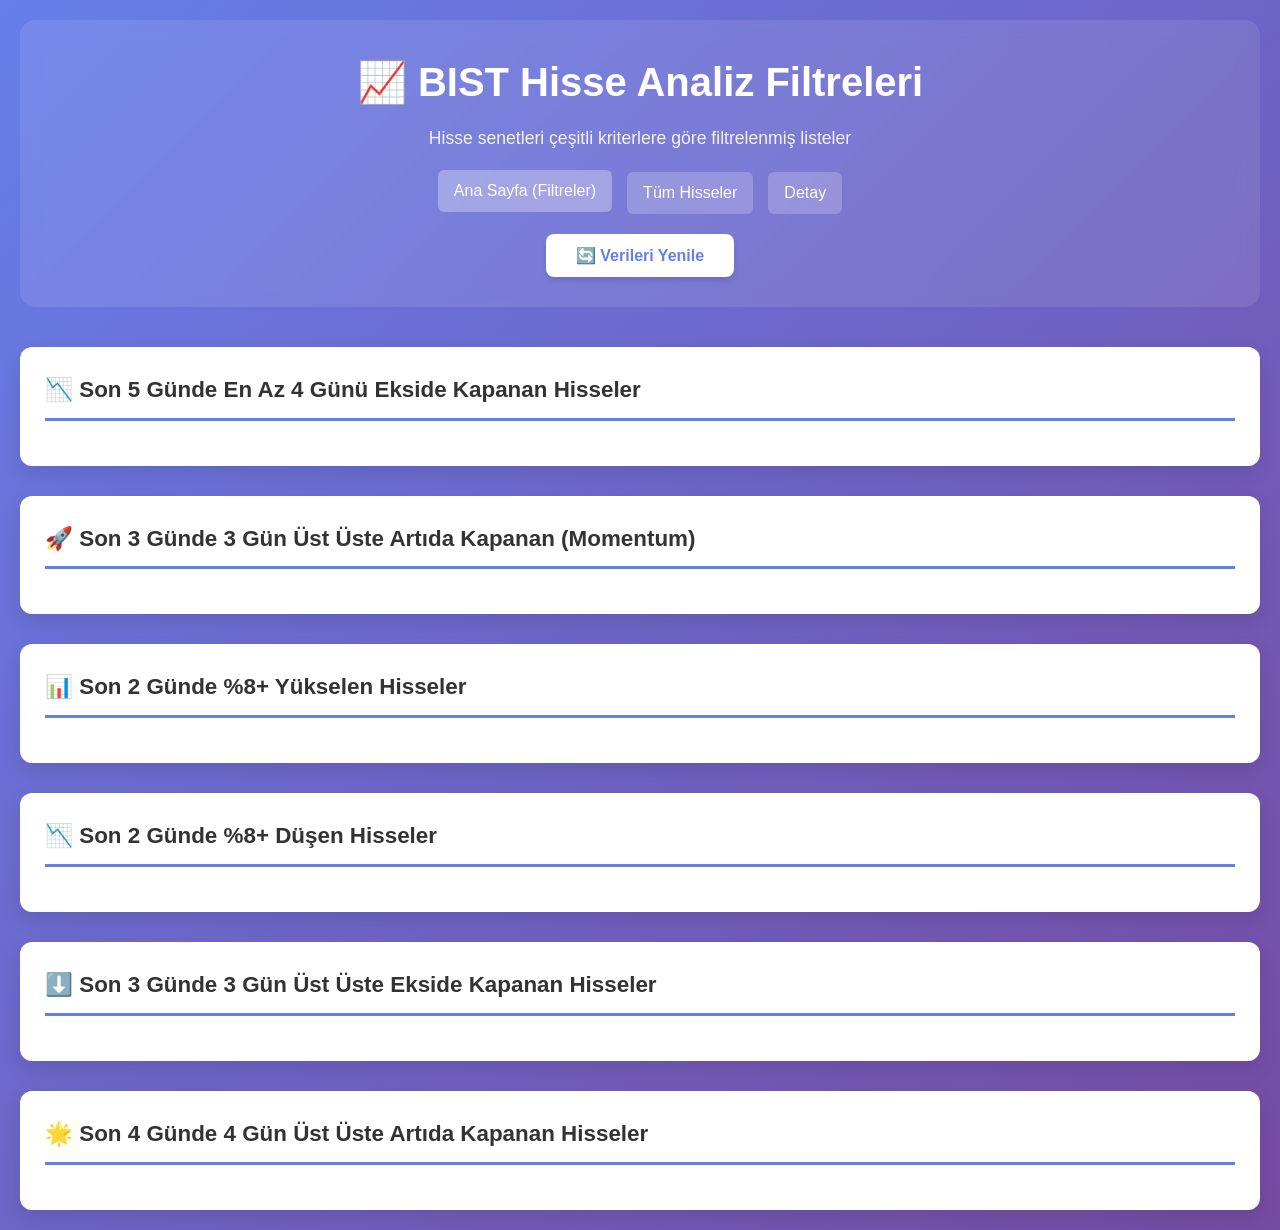
==== BISTApp/wwwroot/index.html @ 31e12a88 "Initial commit for Render deployment" ====
<!DOCTYPE html>
<html lang="tr">
<head>
    <meta charset="UTF-8">
    <meta name="viewport" content="width=device-width, initial-scale=1.0">
    <title>BIST Hisse Filtreleri</title>
    <link rel="stylesheet" href="styles.css">
</head>
<body>
    <div class="container">
        <header>
            <h1>📈 BIST Hisse Analiz Filtreleri</h1>
            <p class="subtitle">Hisse senetleri çeşitli kriterlere göre filtrelenmiş listeler</p>
            <nav>
                <a href="/" class="active">Ana Sayfa (Filtreler)</a>
                <a href="/stocks.html">Tüm Hisseler</a>
                <a href="/detail.html">Detay</a>
            </nav>
            <button id="refreshBtn" class="refresh-btn">🔄 Verileri Yenile</button>
            <div id="loading" class="loading hidden">Yükleniyor...</div>
        </header>

        <main>
            <!-- Filtre 1: Son 5 günde en az 4 günü ekside kapanan -->
            <section class="filter-section">
                <h2>📉 Son 5 Günde En Az 4 Günü Ekside Kapanan Hisseler</h2>
                <div id="filter1" class="stock-list"></div>
            </section>

            <!-- Filtre 2: Son 3 günde 3 gün üst üste artıda kapanan -->
            <section class="filter-section">
                <h2>🚀 Son 3 Günde 3 Gün Üst Üste Artıda Kapanan (Momentum)</h2>
                <div id="filter2" class="stock-list"></div>
            </section>

            <!-- Filtre 3: Son 2 günde %8+ yükselen -->
            <section class="filter-section">
                <h2>📊 Son 2 Günde %8+ Yükselen Hisseler</h2>
                <div id="filter3" class="stock-list"></div>
            </section>

            <!-- Filtre 4: Son 2 günde %8+ düşen -->
            <section class="filter-section">
                <h2>📉 Son 2 Günde %8+ Düşen Hisseler</h2>
                <div id="filter4" class="stock-list"></div>
            </section>

            <!-- Filtre 5: Son 3 günde 3 gün üst üste ekside kapanan -->
            <section class="filter-section">
                <h2>⬇️ Son 3 Günde 3 Gün Üst Üste Ekside Kapanan Hisseler</h2>
                <div id="filter5" class="stock-list"></div>
            </section>

            <!-- Filtre 6: Son 4 günde 4 gün üst üste artıda kapanan -->
            <section class="filter-section">
                <h2>🌟 Son 4 Günde 4 Gün Üst Üste Artıda Kapanan Hisseler</h2>
                <div id="filter6" class="stock-list"></div>
            </section>
        </main>
    </div>

    <script src="app.js"></script>
</body>
</html>
---- BISTApp/wwwroot/styles.css ----
/* Global Styles */
* {
    margin: 0;
    padding: 0;
    box-sizing: border-box;
}

body {
    font-family: -apple-system, BlinkMacSystemFont, 'Segoe UI', Roboto, 'Helvetica Neue', Arial, sans-serif;
    background: linear-gradient(135deg, #667eea 0%, #764ba2 100%);
    color: #333;
    line-height: 1.6;
    min-height: 100vh;
    padding: 20px;
}

.container {
    max-width: 1400px;
    margin: 0 auto;
}

header {
    text-align: center;
    color: white;
    margin-bottom: 40px;
    padding: 30px;
    background: rgba(255, 255, 255, 0.1);
    backdrop-filter: blur(10px);
    border-radius: 15px;
}

header h1 {
    font-size: 2.5rem;
    margin-bottom: 10px;
}

.subtitle {
    font-size: 1.1rem;
    opacity: 0.9;
    margin-bottom: 20px;
}

.refresh-btn {
    padding: 12px 30px;
    font-size: 1rem;
    background: white;
    color: #667eea;
    border: none;
    border-radius: 8px;
    cursor: pointer;
    font-weight: 600;
    transition: all 0.3s;
    box-shadow: 0 4px 6px rgba(0, 0, 0, 0.1);
}

.refresh-btn:hover {
    transform: translateY(-2px);
    box-shadow: 0 6px 12px rgba(0, 0, 0, 0.15);
}

.refresh-btn:active {
    transform: translateY(0);
}

.loading {
    margin-top: 15px;
    color: white;
    font-size: 1.1rem;
}

.loading.hidden {
    display: none;
}

main {
    display: grid;
    gap: 30px;
}

/* Filter Section */
.filter-section {
    background: white;
    border-radius: 12px;
    padding: 25px;
    box-shadow: 0 8px 20px rgba(0, 0, 0, 0.1);
    transition: transform 0.3s;
}

.filter-section:hover {
    transform: translateY(-2px);
}

.filter-section h2 {
    font-size: 1.4rem;
    margin-bottom: 20px;
    color: #333;
    border-bottom: 3px solid #667eea;
    padding-bottom: 10px;
}

/* Stock List */
.stock-list {
    display: grid;
    grid-template-columns: repeat(auto-fill, minmax(280px, 1fr));
    gap: 15px;
}

.stock-card {
    background: #f8f9fa;
    border: 2px solid #e9ecef;
    border-radius: 10px;
    padding: 18px;
    transition: all 0.3s;
    cursor: pointer;
}

.stock-card:hover {
    border-color: #667eea;
    transform: translateY(-3px);
    box-shadow: 0 6px 12px rgba(102, 126, 234, 0.2);
}

.stock-symbol {
    font-size: 1.5rem;
    font-weight: bold;
    color: #667eea;
    margin-bottom: 8px;
}

.stock-price {
    font-size: 1.3rem;
    font-weight: 600;
    color: #333;
    margin-bottom: 5px;
}

.stock-change {
    font-size: 1.1rem;
    font-weight: 600;
    margin-bottom: 8px;
}

.stock-change.positive {
    color: #28a745;
}

.stock-change.negative {
    color: #dc3545;
}

.stock-days {
    font-size: 0.9rem;
    color: #6c757d;
    font-style: italic;
}

/* Empty State */
.empty-state {
    text-align: center;
    padding: 40px 20px;
    color: #6c757d;
    font-size: 1.1rem;
    background: #f8f9fa;
    border-radius: 8px;
    border: 2px dashed #dee2e6;
}

/* Navigation */
nav {
    margin: 20px 0;
    display: flex;
    justify-content: center;
    gap: 15px;
}

nav a {
    color: white;
    text-decoration: none;
    padding: 8px 16px;
    border-radius: 6px;
    background: rgba(255, 255, 255, 0.2);
    transition: all 0.3s;
}

nav a:hover, nav a.active {
    background: rgba(255, 255, 255, 0.3);
    transform: translateY(-2px);
}

/* Stocks Grid */
.stocks-grid {
    display: grid;
    grid-template-columns: repeat(auto-fill, minmax(320px, 1fr));
    gap: 20px;
}

.stock-card-large {
    background: white;
    border-radius: 12px;
    padding: 20px;
    box-shadow: 0 4px 12px rgba(0, 0, 0, 0.1);
    transition: all 0.3s;
    cursor: pointer;
}

.stock-card-large:hover {
    transform: translateY(-5px);
    box-shadow: 0 8px 20px rgba(0, 0, 0, 0.15);
}

.stock-header {
    display: flex;
    justify-content: space-between;
    align-items: center;
    margin-bottom: 10px;
}

.stock-info {
    font-size: 0.85rem;
    color: #6c757d;
    margin-top: 10px;
}

.mini-chart {
    margin-top: 15px;
    height: 80px !important;
}

.error {
    text-align: center;
    padding: 20px;
    color: #dc3545;
    background: white;
    border-radius: 8px;
}

/* Responsive */
@media (max-width: 768px) {
    header h1 {
        font-size: 2rem;
    }

    .stock-list {
        grid-template-columns: 1fr;
    }

    .stocks-grid {
        grid-template-columns: 1fr;
    }

    .filter-section {
        padding: 20px;
    }
}
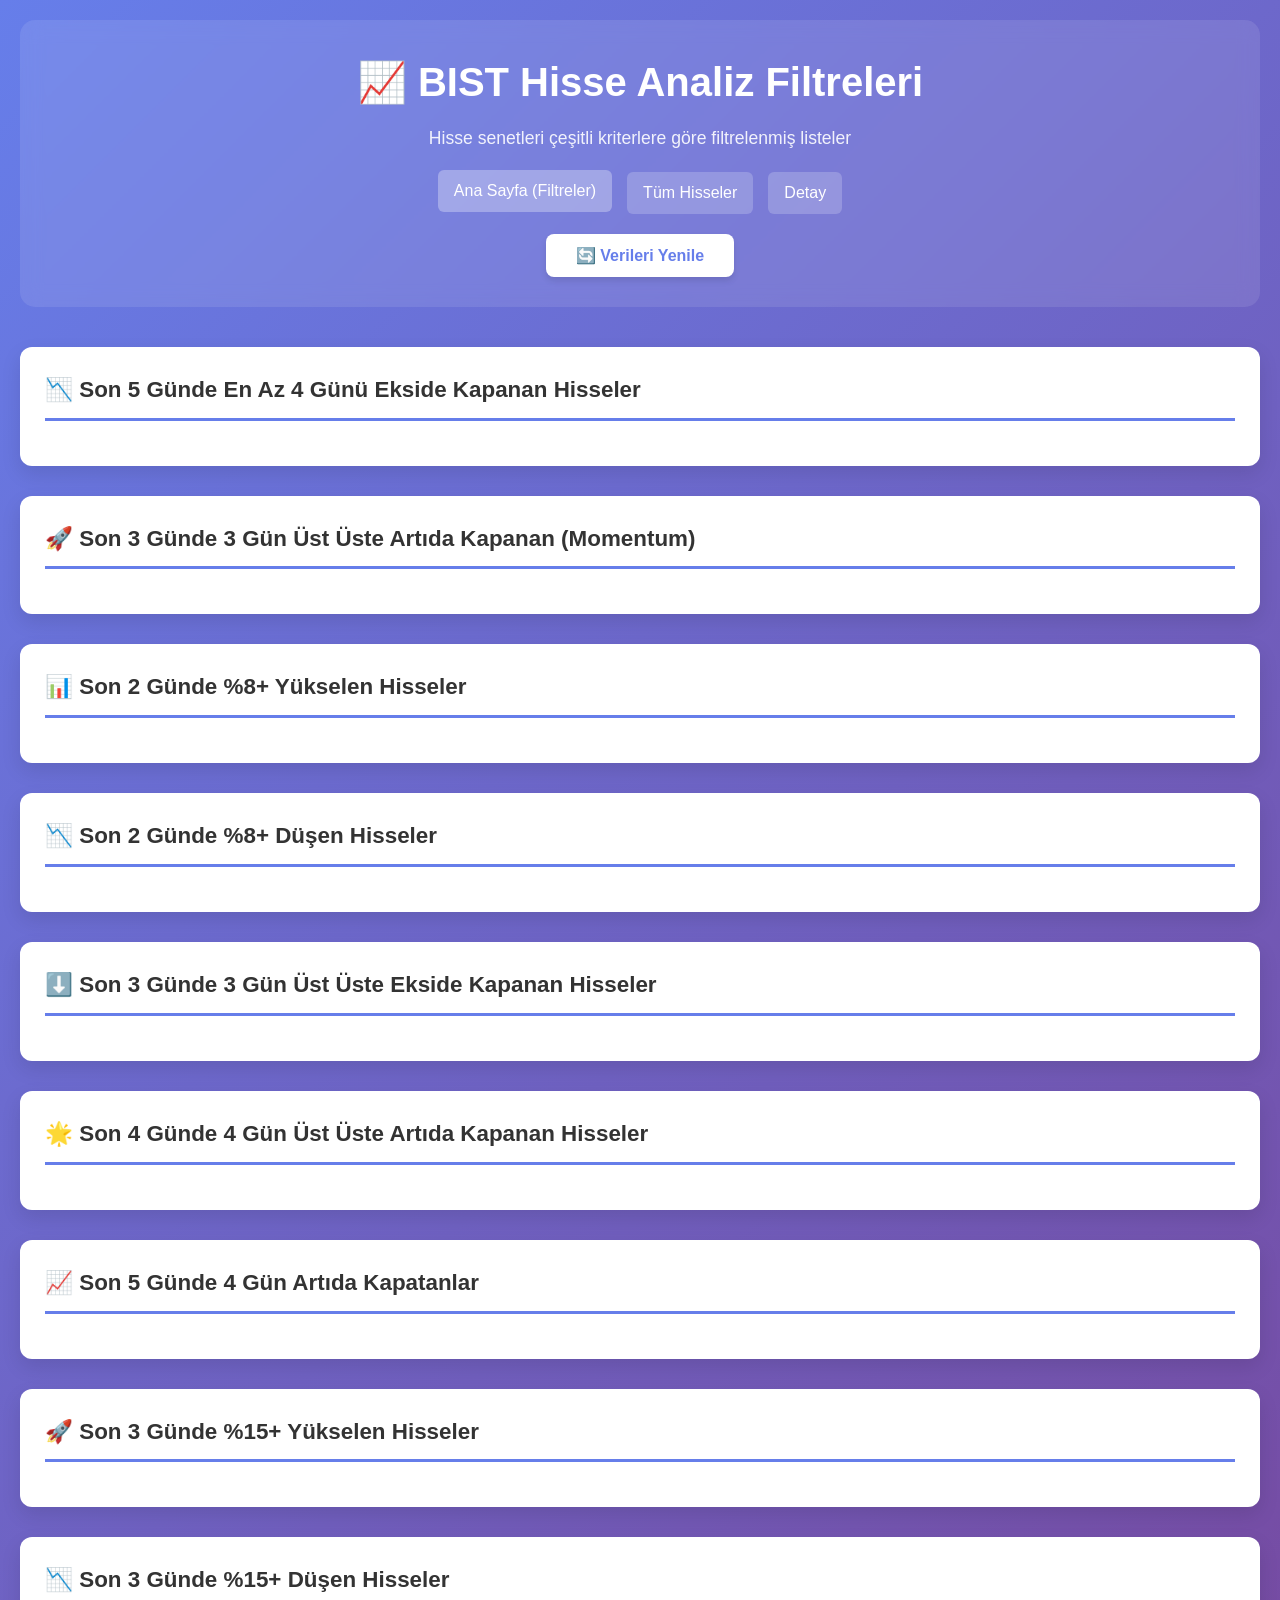
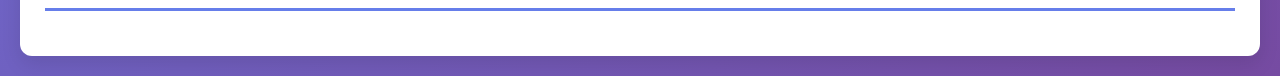
==== commit 9d8ca658: "Add 3 new filters: up 4 of 5 days, up/down 15 percent to existing 6 filters" ====
--- a/BISTApp/wwwroot/index.html
+++ b/BISTApp/wwwroot/index.html
@@ -56,6 +56,24 @@
                 <h2>🌟 Son 4 Günde 4 Gün Üst Üste Artıda Kapanan Hisseler</h2>
                 <div id="filter6" class="stock-list"></div>
             </section>
+
+            <!-- Filtre 7: Son 5 günde 4 gün artıda kapatanlar -->
+            <section class="filter-section">
+                <h2>📈 Son 5 Günde 4 Gün Artıda Kapatanlar</h2>
+                <div id="filter7" class="stock-list"></div>
+            </section>
+
+            <!-- Filtre 8: Son 3 günde %15 yükselen -->
+            <section class="filter-section">
+                <h2>🚀 Son 3 Günde %15+ Yükselen Hisseler</h2>
+                <div id="filter8" class="stock-list"></div>
+            </section>
+
+            <!-- Filtre 9: Son 3 günde %15 düşenler -->
+            <section class="filter-section">
+                <h2>📉 Son 3 Günde %15+ Düşen Hisseler</h2>
+                <div id="filter9" class="stock-list"></div>
+            </section>
         </main>
     </div>
 
--- a/BISTApp/wwwroot/styles.css
+++ b/BISTApp/wwwroot/styles.css
@@ -105,7 +105,7 @@
     gap: 15px;
 }
 
-.stock-card {
+.stock-card, .stock-item {
     background: #f8f9fa;
     border: 2px solid #e9ecef;
     border-radius: 10px;
@@ -114,7 +114,7 @@
     cursor: pointer;
 }
 
-.stock-card:hover {
+.stock-card:hover, .stock-item:hover {
     border-color: #667eea;
     transform: translateY(-3px);
     box-shadow: 0 6px 12px rgba(102, 126, 234, 0.2);
@@ -152,6 +152,12 @@
     font-size: 0.9rem;
     color: #6c757d;
     font-style: italic;
+}
+
+.stock-date {
+    font-size: 0.9rem;
+    color: #6c757d;
+    margin-top: 8px;
 }
 
 /* Empty State */
